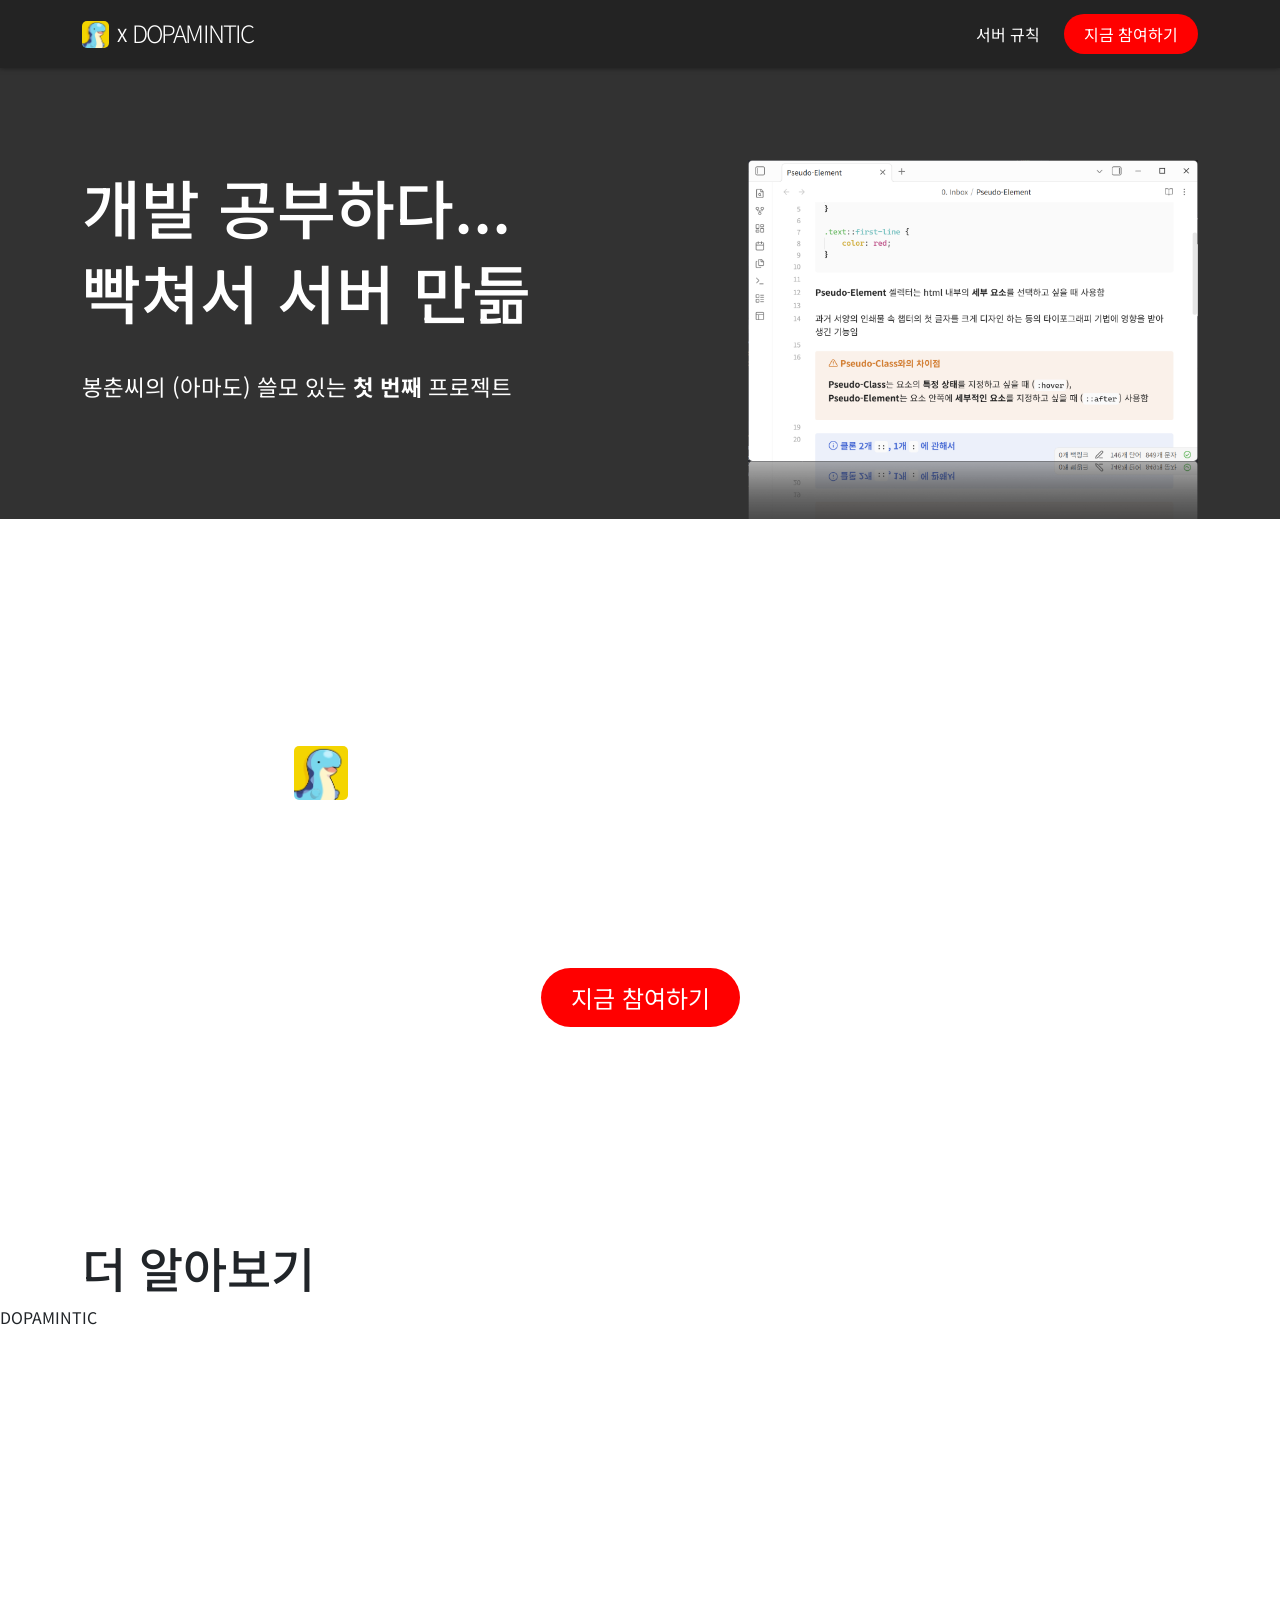
==== index.html @ 1c827ca3 "push할거임" ====
<!doctype html>
<html lang="ko">
  <head>
    <meta charset="UTF-8" />
    <meta name="viewport" content="width=device-width, initial-scale=1.0" />
    <title>Palworld X Dopamintic</title>

    <!-- 노토 산스 kr 폰트 -->
    <link rel="preconnect" href="https://fonts.googleapis.com" />
    <link rel="preconnect" href="https://fonts.gstatic.com" crossorigin />
    <link
      href="https://fonts.googleapis.com/css2?family=Noto+Sans+KR:wght@100..900&display=swap"
      rel="stylesheet"
    />

    <!-- 라이브러리들 -->
    <link rel="stylesheet" href="css/normalize.css" />
    <link
      rel="stylesheet"
      href="https://cdnjs.cloudflare.com/ajax/libs/font-awesome/5.15.4/css/all.min.css"
      integrity="sha512-1ycn6IcaQQ40/MKBW2W4Rhis/DbILU74C1vSrLJxCq57o941Ym01SwNsOMqvEBFlcgUa6xLiPY/NS5R+E6ztJQ=="
      crossorigin="anonymous"
      referrerpolicy="no-referrer"
    />
    <link
      href="https://cdn.jsdelivr.net/npm/bootstrap@5.3.8/dist/css/bootstrap.min.css"
      rel="stylesheet"
      integrity="sha384-sRIl4kxILFvY47J16cr9ZwB07vP4J8+LH7qKQnuqkuIAvNWLzeN8tE5YBujZqJLB"
      crossorigin="anonymous"
    />

    <!-- css -->
    <link rel="stylesheet" href="css/style.css" />
  </head>
  <body>
    <div class="main-layout-container">
      <nav class="top-navbar">
        <div class="container">
          <ul class="reset-ul">
            <div class="row">
              <div class="col">
                <li>
                  <a href="/" class="reset-a d-flex">
                    <div class="d-flex align-items-center top-nav-logo-box">
                      <img
                        class="pal-logo"
                        src="img/palworld-logo.jpg"
                        alt=""
                      />
                      <span class="x-logo m-0">X</span>
                      <span class="dopamintic-logo m-0">DOPAMINTIC</span>
                    </div>
                  </a>
                </li>
              </div>

              <div class="col top-nav-menu-container">
                <div
                  class="d-flex justify-content-end align-items-center gap-4 h-100"
                >
                  <li><a class="reset-a" href="/rules/">서버 규칙</a></li>
                  <li>
                    <a class="reset-a red-btn" href="/join-now/"
                      >지금 참여하기</a
                    >
                  </li>
                </div>
              </div>
            </div>
          </ul>
        </div>
      </nav>

      <div class="main-container">
        <div class="hero-container">
          <div class="container">
            <div class="row">
              <div class="col-md-7">
                <div class="hero-title">
                  <h2>개발 공부하다...</h2>
                  <h2>빡쳐서 서버 만듦</h2>
                  <p>
                    봉춘씨의 (아마도) 쓸모 있는
                    <span class="fw-bold">첫 번째</span> 프로젝트
                  </p>
                </div>
              </div>

              <div
                class="hero-img-box col-md-5 d-flex justify-content-lg-end align-items-end"
              >
                <img class="hero-note-img" src="img/note-img.png" alt="" />
              </div>
            </div>
          </div>
        </div>

        <div class="play-now-container">
          <div class="play-now-text-container">
            <div class="play-now-server-logo">
              <img class="pal-logo" src="img/palworld-logo.jpg" />
              <span class="x-logo m-0">X</span>
              <span class="dopamintic-logo m-0">DOPAMINTIC</span>
              <p class="m-0">서버 드디어 오픈!</p>
            </div>
            <p class="play-now-description">
              2026년 09월 04일
              <span>부터!</span>
              매일 저녁 8시
            </p>
            <div class="text-center">
              <a class="reset-a red-btn" href="/join-now/">지금 참여하기</a>
            </div>
          </div>
          <video class="play-now-video" autoplay muted loop>
            <source src="vid/bgvideo.mp4" type="video/mp4" />
          </video>
        </div>

        <div class="about-more-container">
          <div class="container">
            <h1 class="section-header">더 알아보기</h1>
          </div>
        </div>
      </div>

      <footer style="height: 800px">DOPAMINTIC</footer>
    </div>

    <!-- 부트스트랩 스크립트 -->
    <script
      src="https://cdn.jsdelivr.net/npm/bootstrap@5.3.8/dist/js/bootstrap.bundle.min.js"
      integrity="sha384-FKyoEForCGlyvwx9Hj09JcYn3nv7wiPVlz7YYwJrWVcXK/BmnVDxM+D2scQbITxI"
      crossorigin="anonymous"
    ></script>
  </body>
</html>
---- css/style.css ----
.dopamintic-logo {
  font-family: "noto sans kr";
  font-weight: 300;
  letter-spacing: -0.075em;
}

.reset-ul {
  list-style: none;
  margin: 0;
  padding: 0;
}

.reset-a {
  color: inherit;
  text-decoration: none;
}
.reset-a:visited {
  color: inherit;
}

.flex-center {
  display: flex;
  justify-content: center;
  align-items: center;
}

.red-btn {
  padding: 0.5em 1.25em;
  background-color: red;
  color: white;
  border: none;
  border-radius: 2em;
}

.section-header {
  font-size: clamp(20px, 5vw, 48px);
}

body {
  font-family: "Noto Sans KR", sans-serif;
  word-break: keep-all;
}

.top-navbar {
  position: sticky;
  top: 0;
  padding: 15px 0;
  box-shadow: 0px 0px 5px rgba(0, 0, 0, 0.5);
  background-color: rgb(35, 35, 35);
  color: white;
  z-index: 5;
}
.top-navbar .pal-logo {
  width: 1.125em;
  height: 1.125em;
  border-radius: 5px;
}
.top-navbar .x-logo {
  font-size: 0.75em;
  padding: 0 5px 0 7.5px;
}
.top-navbar .dopamintic-logo {
  padding-bottom: 2px;
}
.top-navbar .top-nav-logo-box {
  font-size: 24px;
  transition: all 0.4s;
}
.top-navbar .top-nav-logo-box:hover {
  transform: scale(1.05);
}

@media screen and (max-width: 576px) {
  .top-nav-menu-container {
    display: none;
  }
}
.hero-container {
  background-color: rgb(50, 50, 50);
  color: white;
}
.hero-container .hero-title {
  padding: 100px 0;
}
.hero-container .hero-title h2 {
  font-size: clamp(40px, 5vw, 75px);
}
.hero-container .hero-title p {
  font-size: clamp(16px, 1.75vw, 24px);
  padding-top: 32px;
}
.hero-container .hero-note-img {
  width: 100%;
  max-width: 450px;
}

@media screen and (max-width: 768px) {
  .hero-container .hero-title {
    padding: 75px 0 32px 0;
    display: flex;
    flex-direction: column;
    align-items: center;
  }
  .hero-container .hero-img-box {
    display: flex;
    justify-content: center;
    height: 100px;
    overflow: hidden;
  }
  .hero-container .hero-note-img {
    width: 75%;
    height: 100%;
    -o-object-fit: cover;
       object-fit: cover;
    -o-object-position: top;
       object-position: top;
  }
}
.play-now-container {
  height: 720px;
  overflow: hidden;
  position: relative;
  color: white;
  display: flex;
  flex-direction: column;
  justify-content: center;
  align-items: center;
}
.play-now-container .play-now-video {
  position: absolute;
  width: 100%;
  min-width: 1281px;
  top: 50%;
  left: 50%;
  transform: translate(-50%, -50%);
  filter: brightness(75%);
  z-index: -1;
}
.play-now-container .play-now-text-container {
  font-size: clamp(20px, 4vw, 48px);
}
.play-now-container .play-now-server-logo {
  display: flex;
  justify-content: center;
  align-items: center;
  font-size: 1em;
}
.play-now-container .play-now-server-logo .pal-logo {
  width: 1.125em;
  height: 1.125em;
  border-radius: 5px;
}
.play-now-container .play-now-server-logo .x-logo {
  font-size: 0.75em;
  padding: 0 5px 0 7.5px;
}
.play-now-container .play-now-server-logo .dopamintic-logo {
  padding-bottom: 2px;
  padding-right: 0.25em;
}
.play-now-container .play-now-server-logo p {
  font-weight: 700;
}
.play-now-container .play-now-description {
  font-size: 0.8em;
  text-align: center;
  padding-bottom: 1.75em;
  font-weight: 500;
}
.play-now-container .play-now-description span {
  font-size: 0.8em;
  font-weight: 400;
}
.play-now-container .red-btn {
  font-size: 24px;
  text-align: center;
}

@media screen and (max-width: 992px) {
  .play-now-container {
    height: 480px;
  }
  .play-now-container .play-now-video {
    min-width: 855px;
  }
  .play-now-container .red-btn {
    font-size: clamp(16px, 3vw, 24px);
  }
}
@media screen and (max-width: 576px) {
  .play-now-container {
    height: 360px;
  }
  .play-now-container .play-now-video {
    min-width: 641px;
  }
}/*# sourceMappingURL=style.css.map */
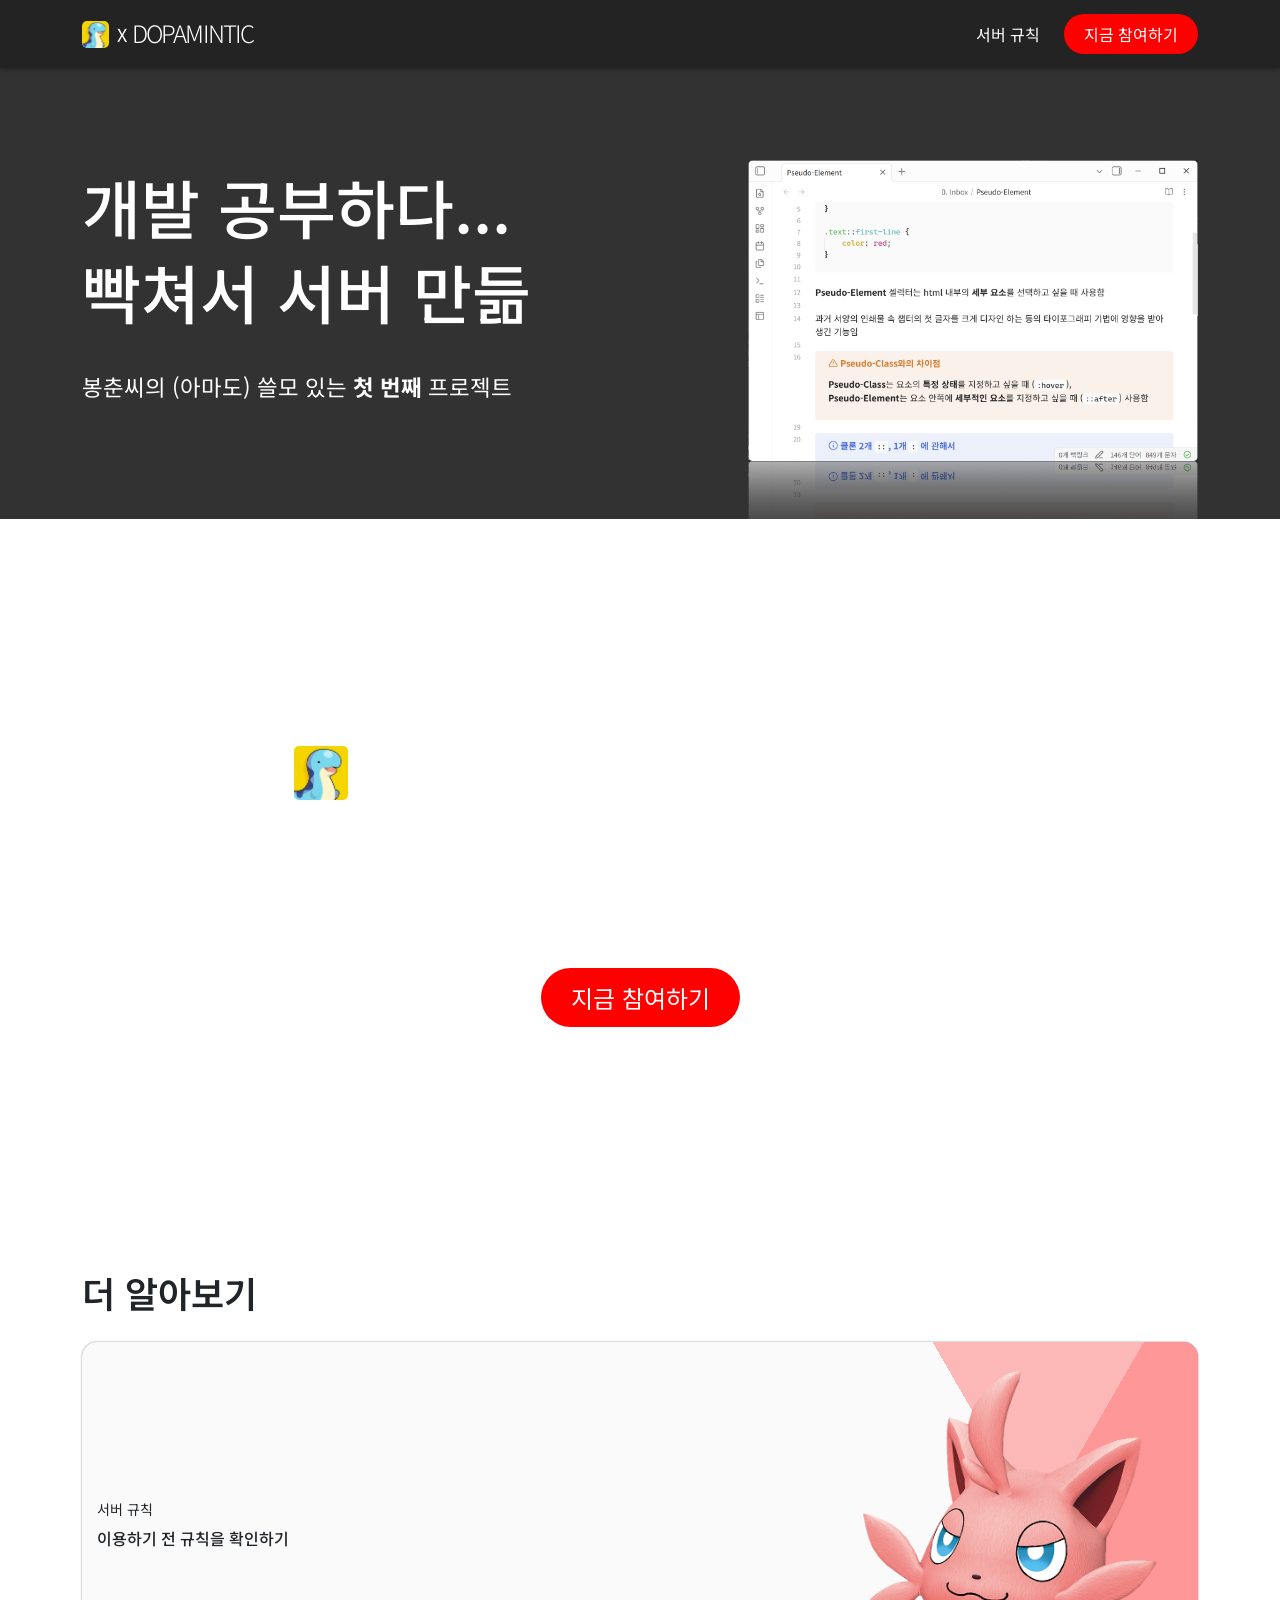
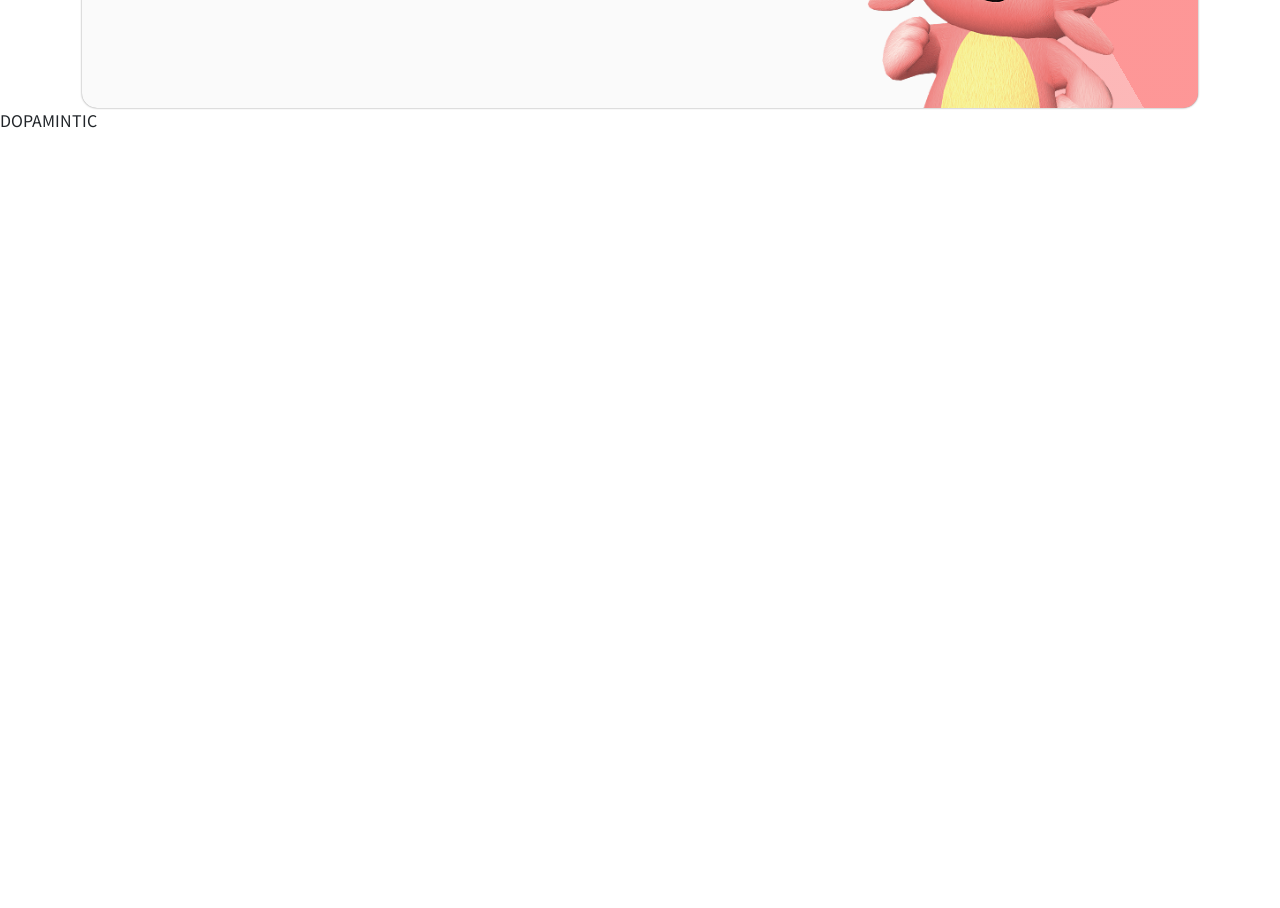
==== commit eb328ce5: "about-more 카드 기초 완" ====
--- a/index.html
+++ b/index.html
@@ -120,6 +120,23 @@
         <div class="about-more-container">
           <div class="container">
             <h1 class="section-header">더 알아보기</h1>
+            <div class="row">
+              <div>
+                <div class="about-more-card">
+                  <div class="about-more-card-text-container">
+                    <h3>서버 규칙</h3>
+                    <p>이용하기 전 규칙을 확인하기</p>
+                  </div>
+                  <div class="about-more-img-box">
+                    <img
+                      class="about-more-card-img"
+                      src="img/img-tsuppanyan.png"
+                      alt=""
+                    />
+                  </div>
+                </div>
+              </div>
+            </div>
           </div>
         </div>
       </div>
--- a/css/style.css
+++ b/css/style.css
@@ -33,7 +33,10 @@
 }
 
 .section-header {
-  font-size: clamp(20px, 5vw, 48px);
+  font-weight: 600;
+  font-size: clamp(20px, 5vw, 36px);
+  padding-top: 2rem;
+  padding-bottom: 1.25rem;
 }
 
 body {
@@ -194,4 +197,32 @@
   .play-now-container .play-now-video {
     min-width: 641px;
   }
+}
+.about-more-container .about-more-card {
+  display: flex;
+  align-items: center;
+  padding: 0 15px;
+  border-radius: 15px;
+  background: linear-gradient(120deg, rgba(255, 255, 255, 0) 80%, rgba(255, 118, 118, 0.5) 20%), linear-gradient(60deg, rgba(255, 255, 255, 0) 80%, rgba(255, 118, 118, 0.5) 20%) rgb(250, 250, 250);
+  box-shadow: 0 0 2px rgba(0, 0, 0, 0.5);
+}
+.about-more-container .about-more-card .about-more-card-text-container {
+  display: flex;
+  flex-direction: column;
+  justify-content: center;
+  width: 66%;
+}
+.about-more-container .about-more-card .about-more-img-box {
+  width: 34%;
+}
+.about-more-container .about-more-card h3 {
+  font-size: 14px;
+  font-weight: 400;
+}
+.about-more-container .about-more-card p {
+  font-weight: 500;
+  margin: 0;
+}
+.about-more-container .about-more-card .about-more-card-img {
+  width: 100%;
 }/*# sourceMappingURL=style.css.map */
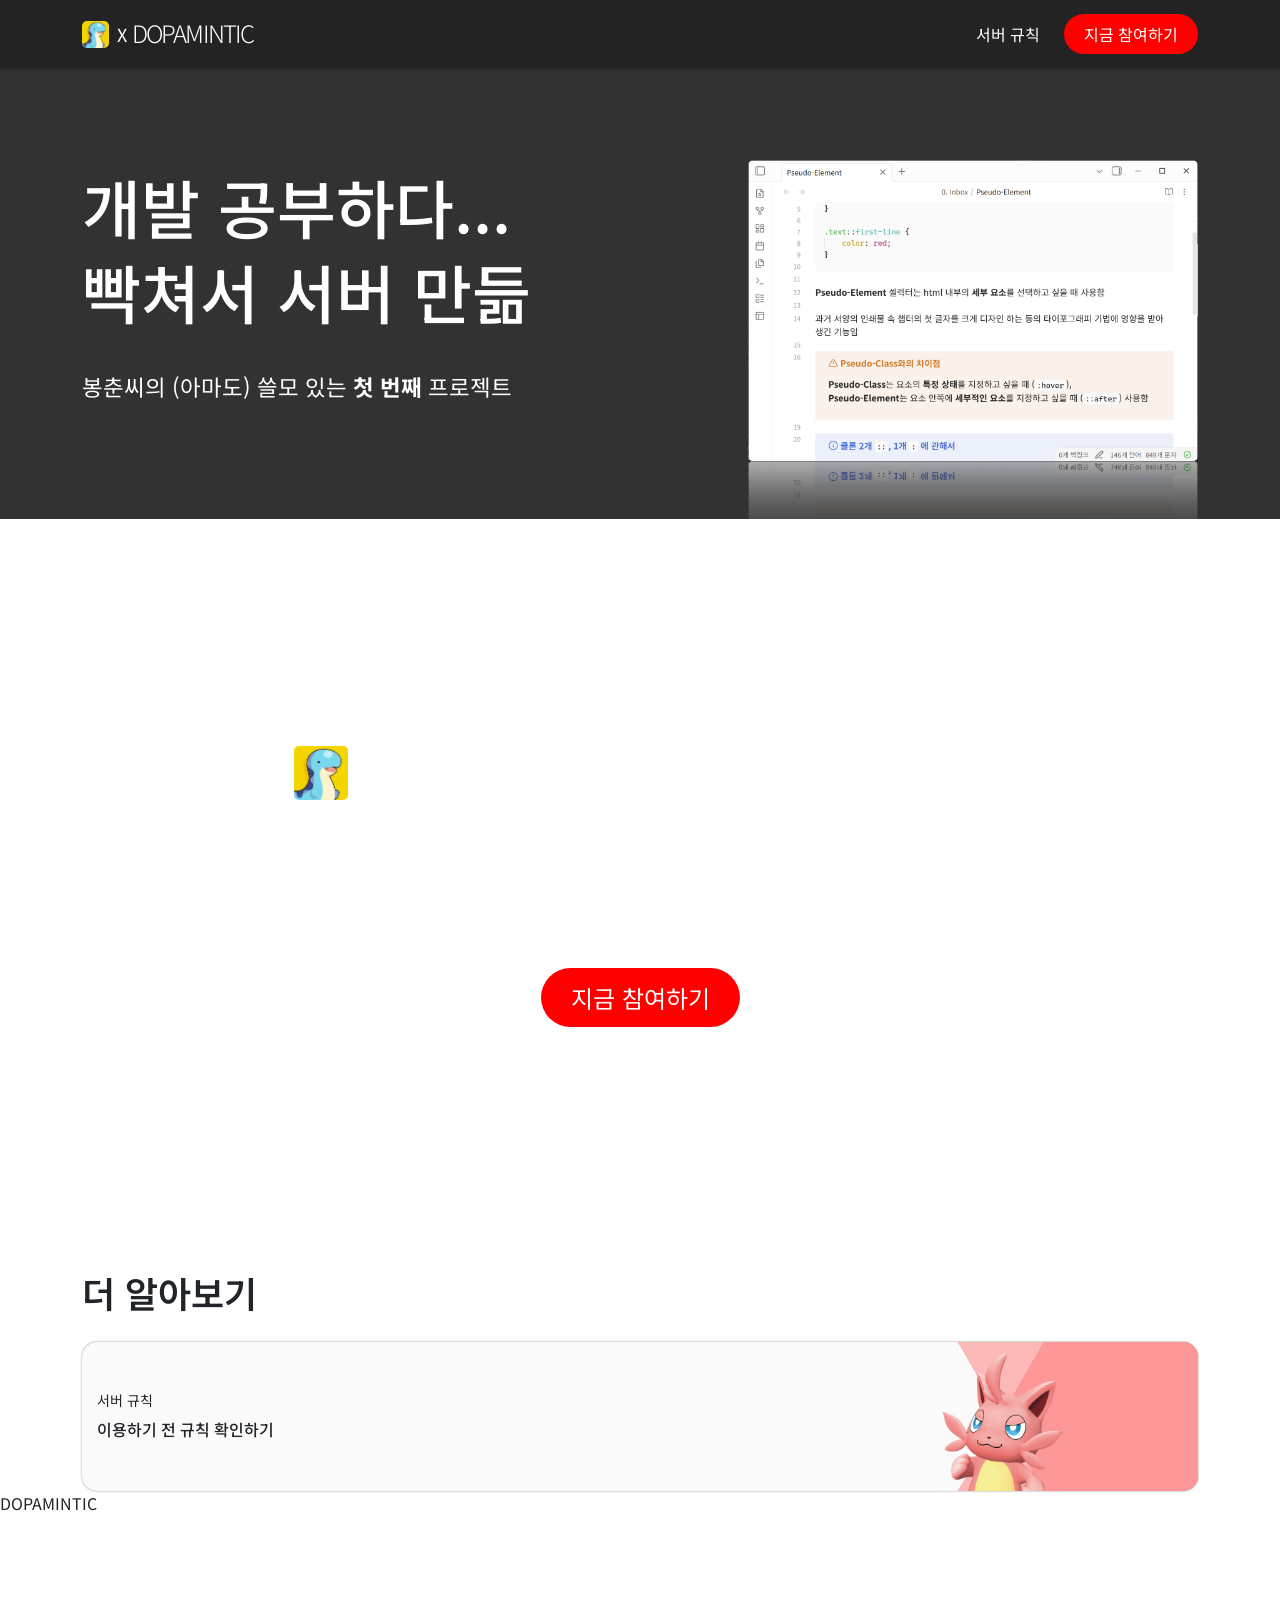
==== commit 828ebee6: "카드 레이아웃 완" ====
--- a/index.html
+++ b/index.html
@@ -125,7 +125,7 @@
                 <div class="about-more-card">
                   <div class="about-more-card-text-container">
                     <h3>서버 규칙</h3>
-                    <p>이용하기 전 규칙을 확인하기</p>
+                    <p>이용하기 전 규칙 확인하기</p>
                   </div>
                   <div class="about-more-img-box">
                     <img
--- a/css/style.css
+++ b/css/style.css
@@ -214,6 +214,10 @@
 }
 .about-more-container .about-more-card .about-more-img-box {
   width: 34%;
+  max-height: 150px;
+  overflow: hidden;
+  display: flex;
+  justify-content: center;
 }
 .about-more-container .about-more-card h3 {
   font-size: 14px;
@@ -225,4 +229,5 @@
 }
 .about-more-container .about-more-card .about-more-card-img {
   width: 100%;
+  max-width: 150px;
 }/*# sourceMappingURL=style.css.map */
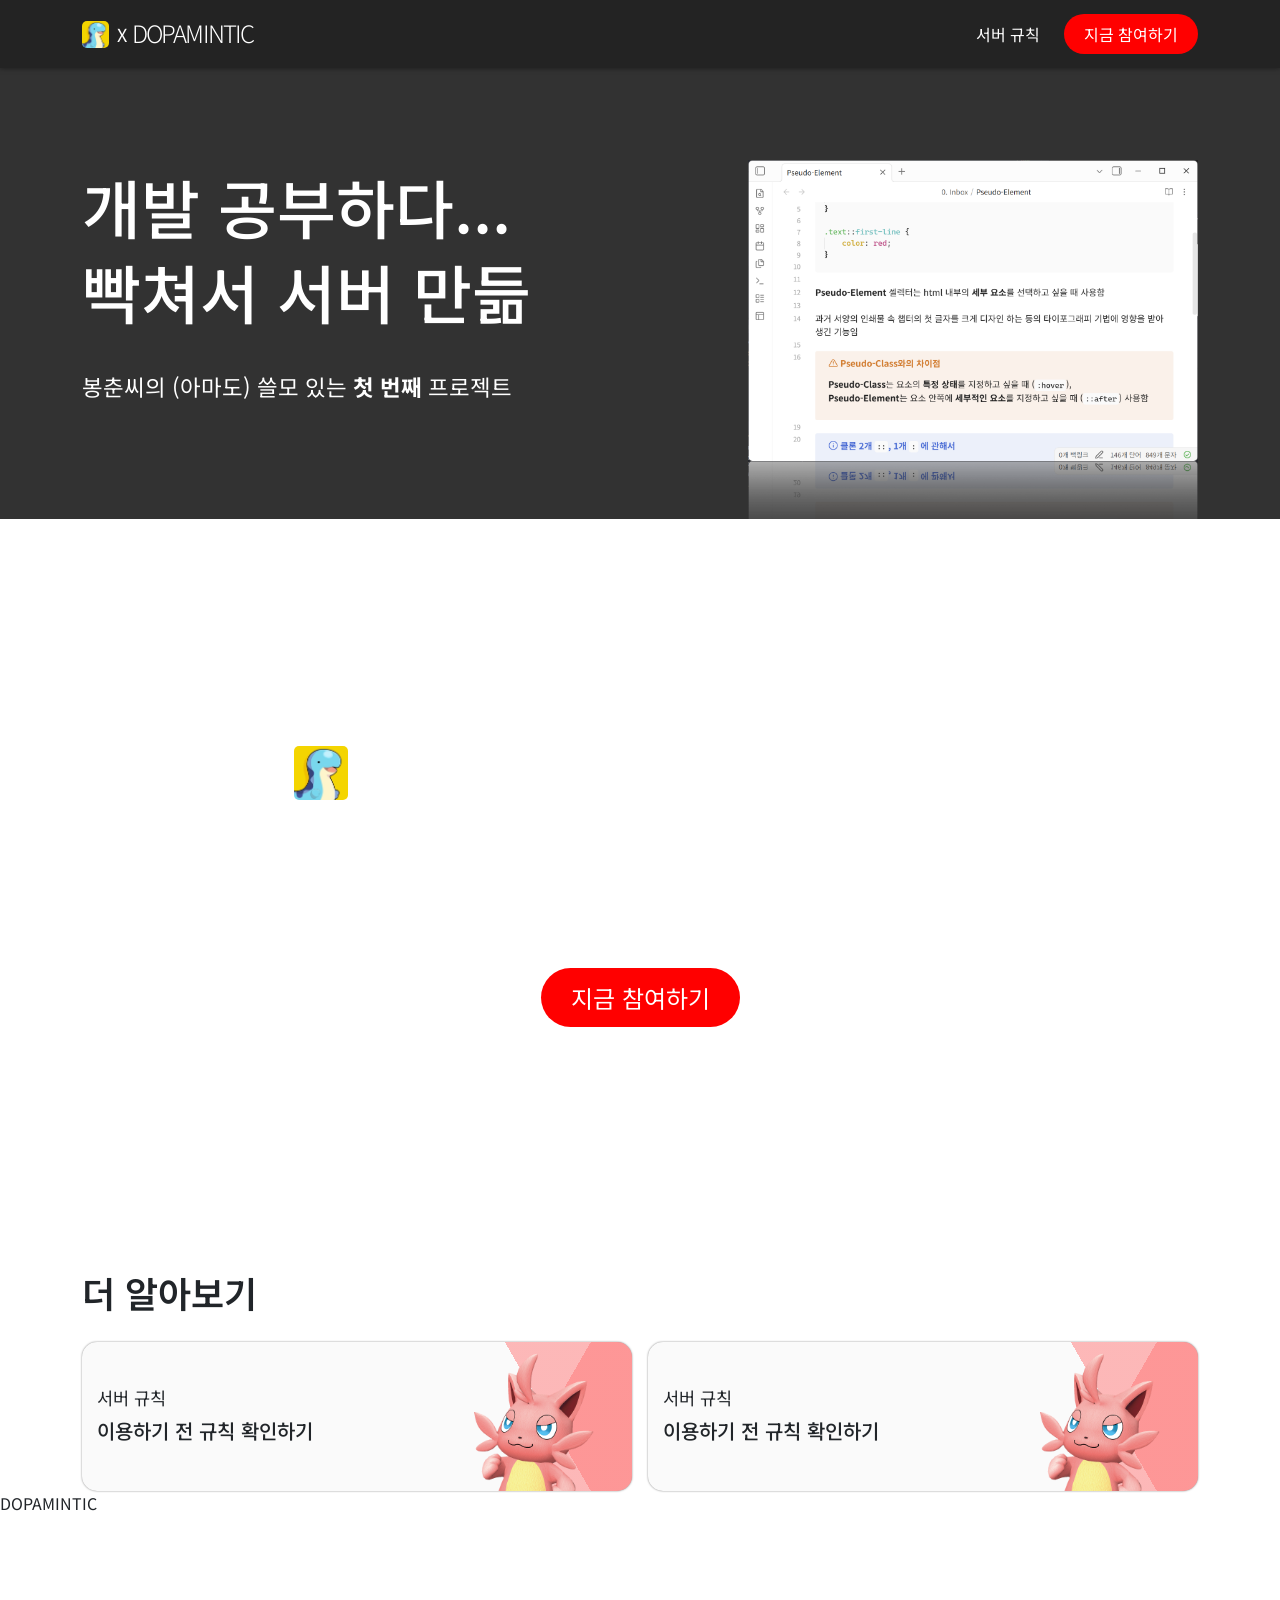
==== commit 9142523c: "카드 모바일 레이아웃 추가" ====
--- a/index.html
+++ b/index.html
@@ -120,21 +120,40 @@
         <div class="about-more-container">
           <div class="container">
             <h1 class="section-header">더 알아보기</h1>
-            <div class="row">
-              <div>
-                <div class="about-more-card">
-                  <div class="about-more-card-text-container">
-                    <h3>서버 규칙</h3>
-                    <p>이용하기 전 규칙 확인하기</p>
+            <div class="row m-0 gap-2 gap-lg-3">
+              <div class="col-md p-0">
+                <a class="d-block reset-a" href="/rules/">
+                  <div class="about-more-card">
+                    <div class="about-more-card-text-container">
+                      <h3>서버 규칙</h3>
+                      <p>이용하기 전 규칙 확인하기</p>
+                    </div>
+                    <div class="about-more-img-box">
+                      <img
+                        class="about-more-card-img"
+                        src="img/img-tsuppanyan.png"
+                        alt=""
+                      />
+                    </div>
                   </div>
-                  <div class="about-more-img-box">
-                    <img
-                      class="about-more-card-img"
-                      src="img/img-tsuppanyan.png"
-                      alt=""
-                    />
+                </a>
+              </div>
+              <div class="col-md p-0">
+                <a class="d-block reset-a" href="/rules/">
+                  <div class="about-more-card">
+                    <div class="about-more-card-text-container">
+                      <h3>서버 규칙</h3>
+                      <p>이용하기 전 규칙 확인하기</p>
+                    </div>
+                    <div class="about-more-img-box">
+                      <img
+                        class="about-more-card-img"
+                        src="img/img-tsuppanyan.png"
+                        alt=""
+                      />
+                    </div>
                   </div>
-                </div>
+                </a>
               </div>
             </div>
           </div>
--- a/css/style.css
+++ b/css/style.css
@@ -220,14 +220,21 @@
   justify-content: center;
 }
 .about-more-container .about-more-card h3 {
-  font-size: 14px;
+  font-size: 0.875em;
   font-weight: 400;
 }
 .about-more-container .about-more-card p {
   font-weight: 500;
   margin: 0;
+  font-size: 1em;
 }
 .about-more-container .about-more-card .about-more-card-img {
   width: 100%;
   max-width: 150px;
+}
+
+@media screen and (min-width: 992px) {
+  .about-more-card-text-container {
+    font-size: 20px;
+  }
 }/*# sourceMappingURL=style.css.map */
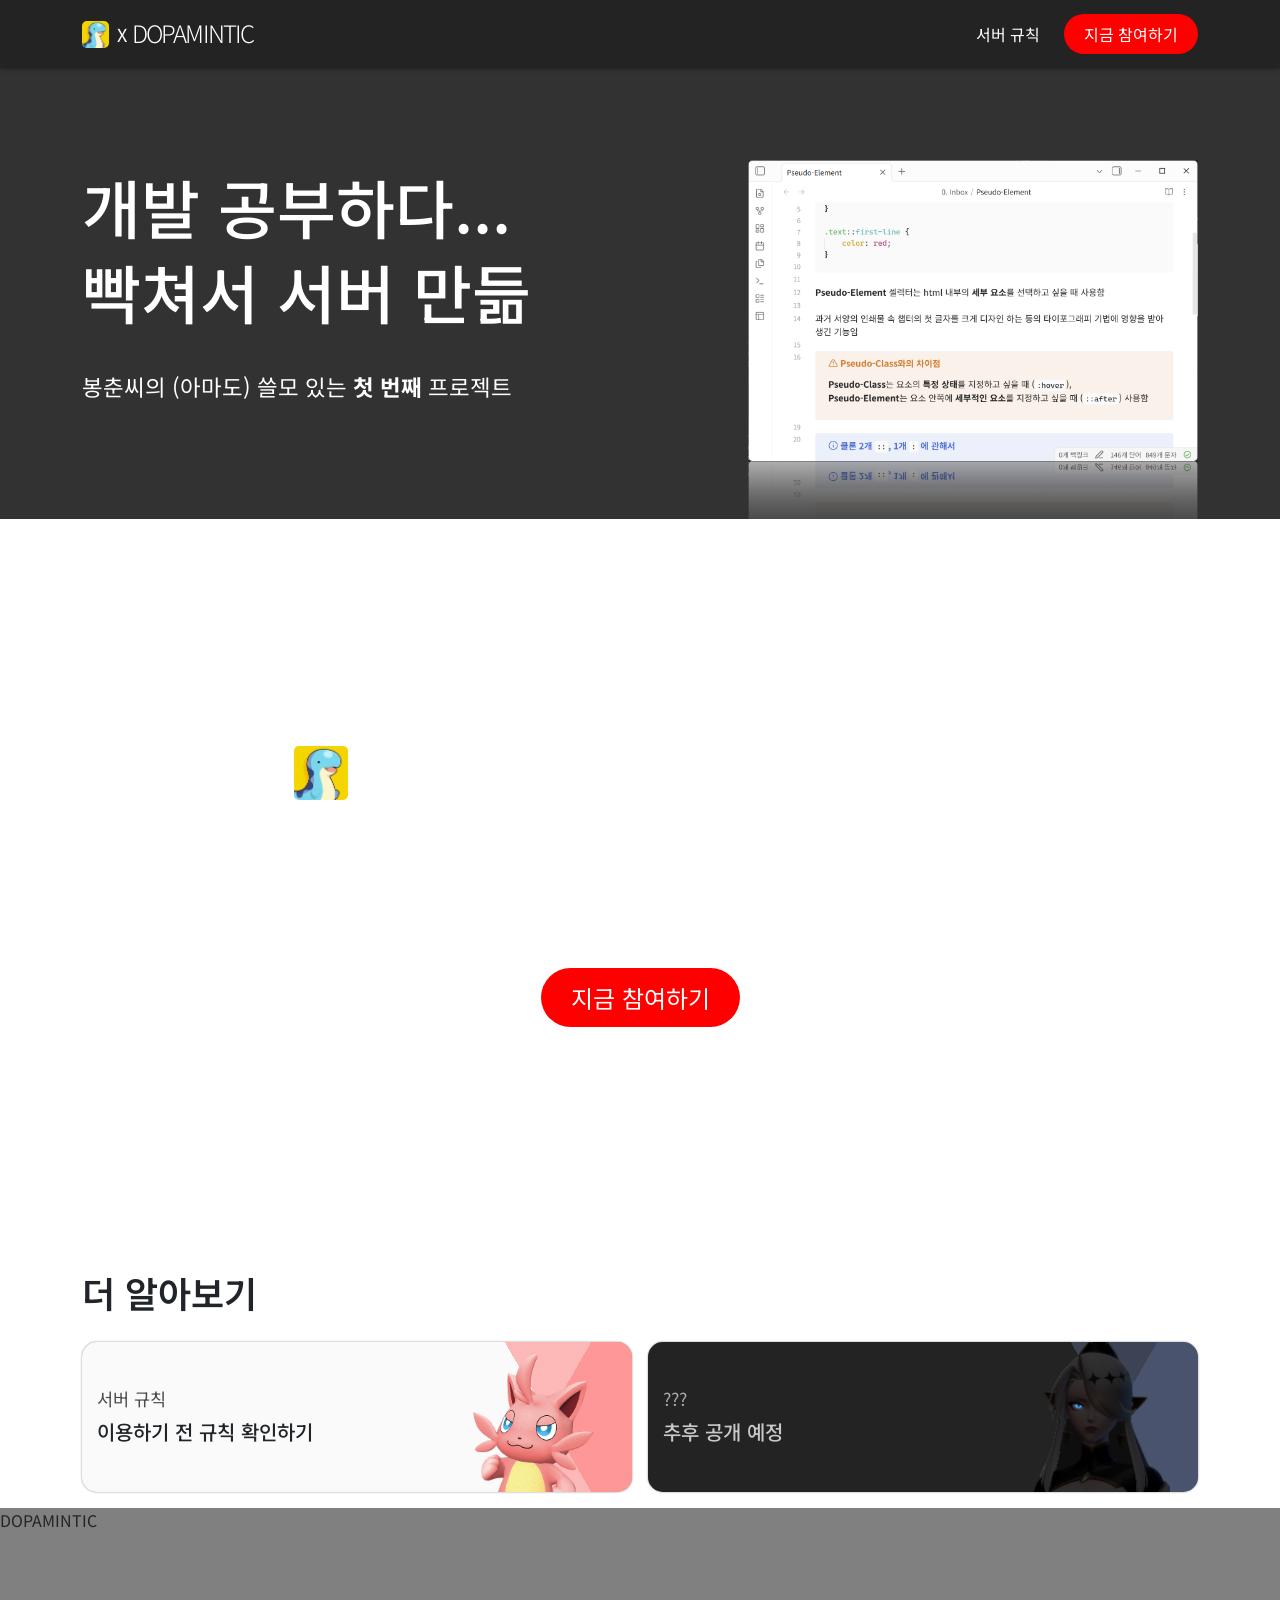
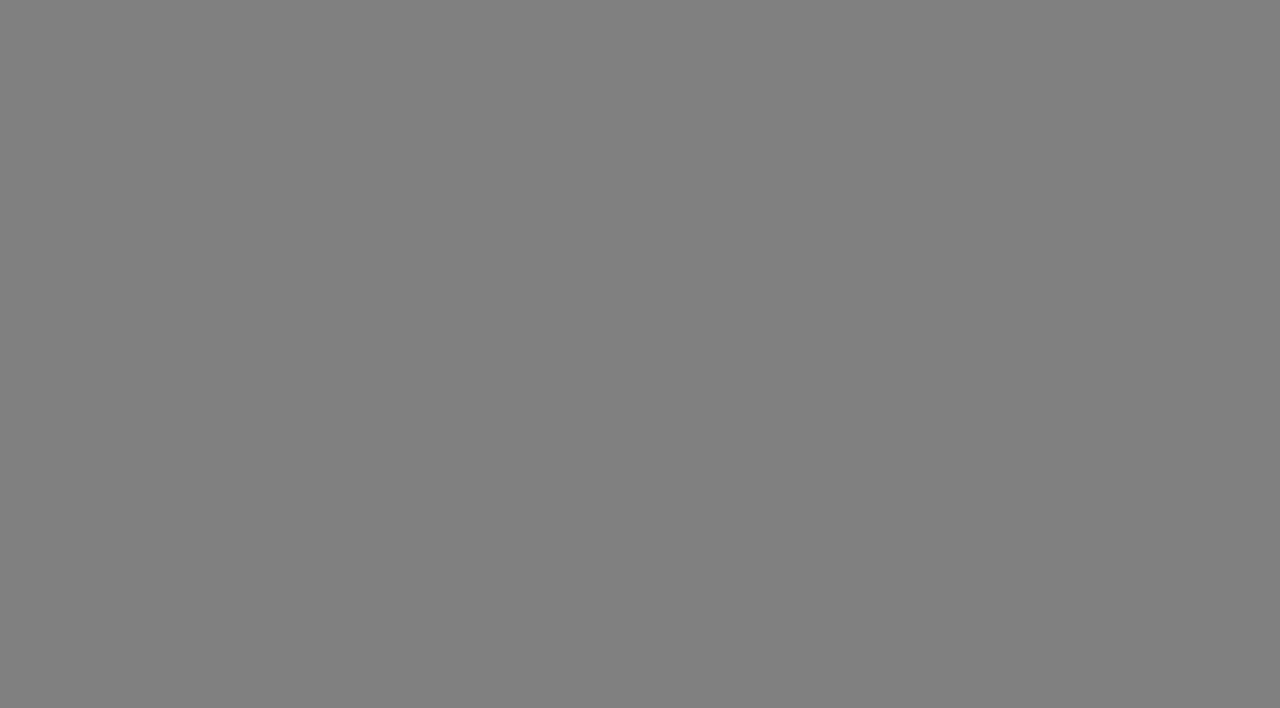
==== commit afad1faf: "about more 완성" ====
--- a/index.html
+++ b/index.html
@@ -117,7 +117,7 @@
           </video>
         </div>
 
-        <div class="about-more-container">
+        <div class="about-more-container pb-3">
           <div class="container">
             <h1 class="section-header">더 알아보기</h1>
             <div class="row m-0 gap-2 gap-lg-3">
@@ -131,24 +131,25 @@
                     <div class="about-more-img-box">
                       <img
                         class="about-more-card-img"
-                        src="img/img-tsuppanyan.png"
+                        src="img/card 1.png"
                         alt=""
                       />
                     </div>
                   </div>
                 </a>
               </div>
+
               <div class="col-md p-0">
-                <a class="d-block reset-a" href="/rules/">
-                  <div class="about-more-card">
+                <a class="d-block reset-a">
+                  <div class="about-more-card about-more-card--2">
                     <div class="about-more-card-text-container">
-                      <h3>서버 규칙</h3>
-                      <p>이용하기 전 규칙 확인하기</p>
+                      <h3>???</h3>
+                      <p>추후 공개 예정</p>
                     </div>
                     <div class="about-more-img-box">
                       <img
                         class="about-more-card-img"
-                        src="img/img-tsuppanyan.png"
+                        src="img/who.png"
                         alt=""
                       />
                     </div>
@@ -160,7 +161,7 @@
         </div>
       </div>
 
-      <footer style="height: 800px">DOPAMINTIC</footer>
+      <footer style="height: 800px; background-color: gray">DOPAMINTIC</footer>
     </div>
 
     <!-- 부트스트랩 스크립트 -->
--- a/css/style.css
+++ b/css/style.css
@@ -132,7 +132,7 @@
 .play-now-container .play-now-video {
   position: absolute;
   width: 100%;
-  min-width: 1281px;
+  min-width: 1282px;
   top: 50%;
   left: 50%;
   transform: translate(-50%, -50%);
@@ -184,7 +184,7 @@
     height: 480px;
   }
   .play-now-container .play-now-video {
-    min-width: 855px;
+    min-width: 856px;
   }
   .play-now-container .red-btn {
     font-size: clamp(16px, 3vw, 24px);
@@ -195,7 +195,7 @@
     height: 360px;
   }
   .play-now-container .play-now-video {
-    min-width: 641px;
+    min-width: 642px;
   }
 }
 .about-more-container .about-more-card {
@@ -222,6 +222,7 @@
 .about-more-container .about-more-card h3 {
   font-size: 0.875em;
   font-weight: 400;
+  color: rgb(75, 75, 75);
 }
 .about-more-container .about-more-card p {
   font-weight: 500;
@@ -232,6 +233,13 @@
   width: 100%;
   max-width: 150px;
 }
+.about-more-container .about-more-card--2 {
+  color: rgb(200, 200, 200);
+  background: linear-gradient(120deg, rgba(255, 255, 255, 0) 80%, rgba(86, 99, 133, 0.5) 20%), linear-gradient(60deg, rgba(255, 255, 255, 0) 80%, rgba(86, 99, 133, 0.5) 20%), rgb(35, 35, 35);
+}
+.about-more-container .about-more-card--2 h3 {
+  color: rgb(170, 170, 170);
+}
 
 @media screen and (min-width: 992px) {
   .about-more-card-text-container {
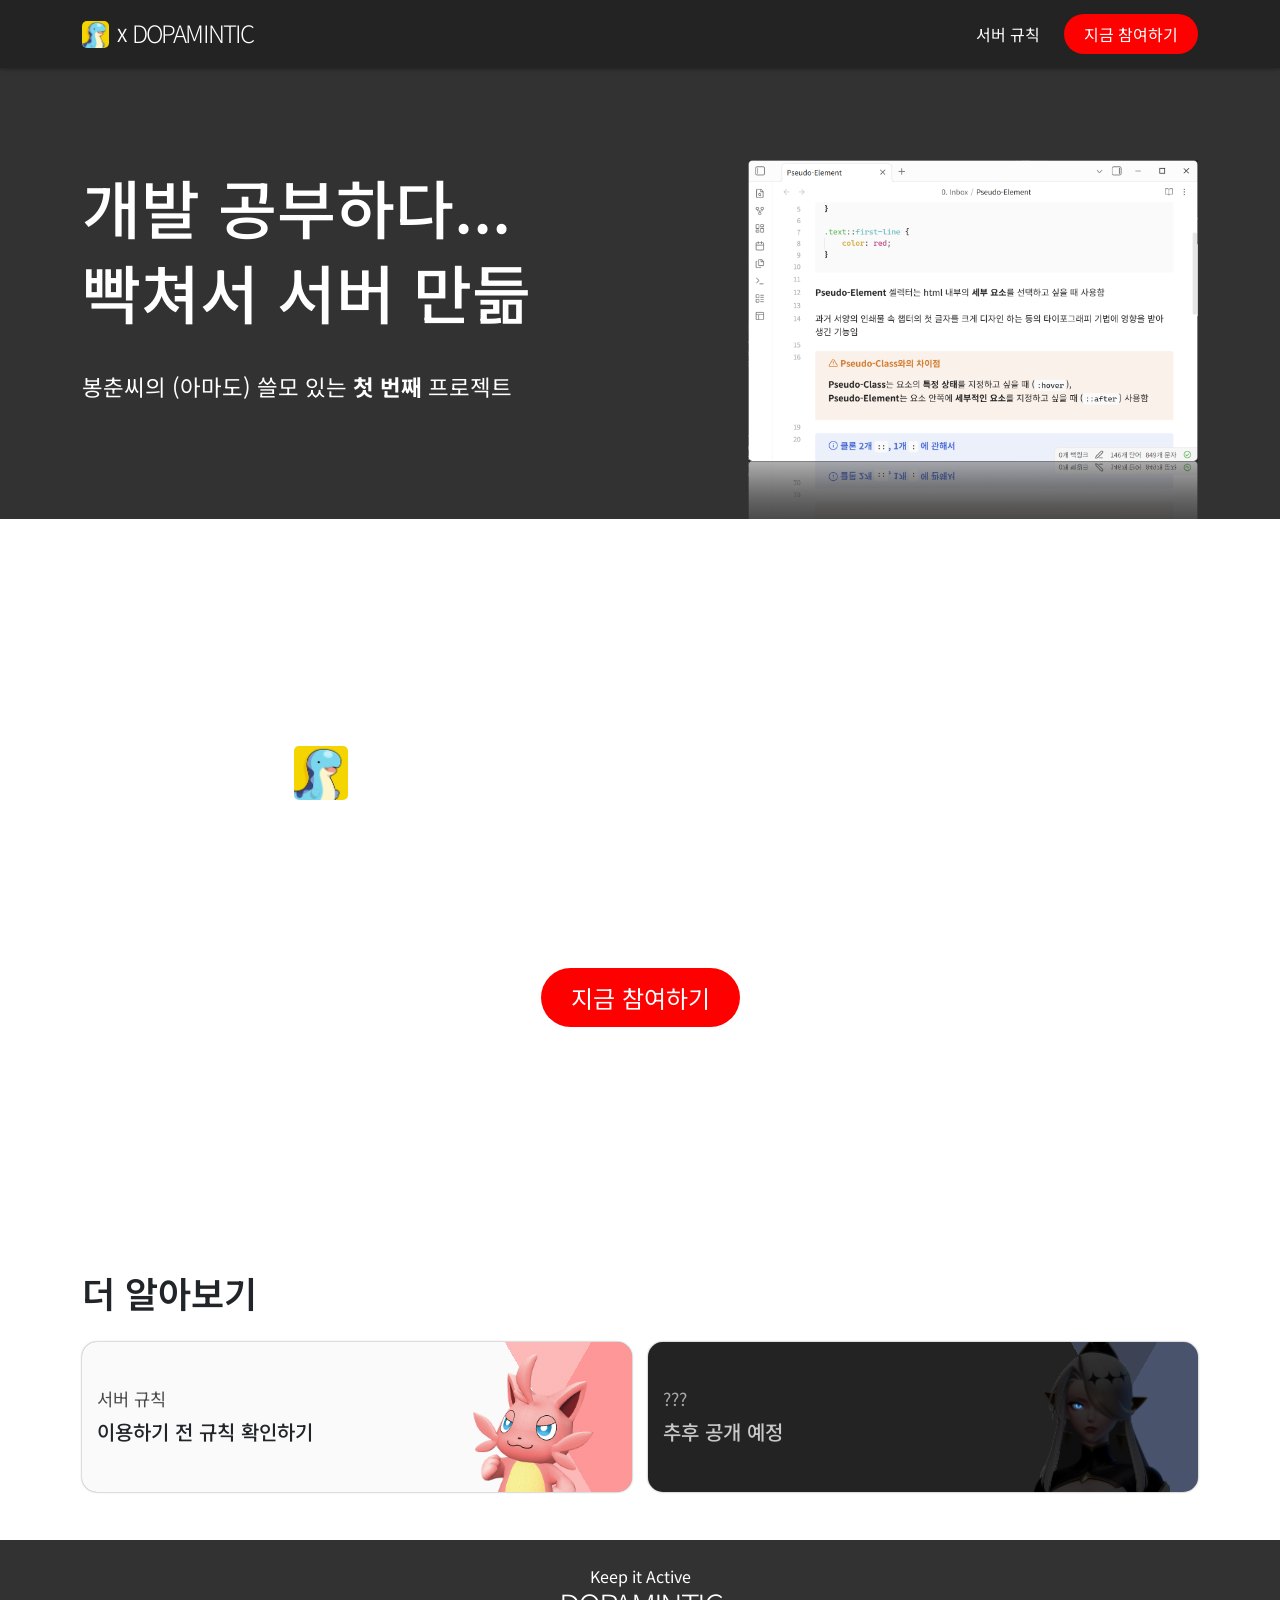
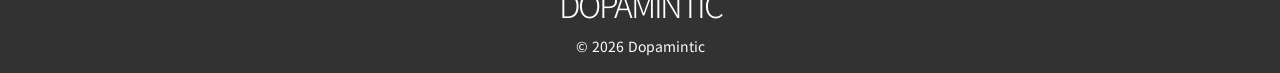
==== commit 48c86452: "footer 완성" ====
--- a/index.html
+++ b/index.html
@@ -117,7 +117,7 @@
           </video>
         </div>
 
-        <div class="about-more-container pb-3">
+        <div class="about-more-container pb-5">
           <div class="container">
             <h1 class="section-header">더 알아보기</h1>
             <div class="row m-0 gap-2 gap-lg-3">
@@ -161,7 +161,18 @@
         </div>
       </div>
 
-      <footer style="height: 800px; background-color: gray">DOPAMINTIC</footer>
+      <footer>
+        <div class="container">
+          <div class="footer-logo-container pt-4">
+            <p class="dopamintic-slogan m-0">Keep it Active</p>
+            <p class="dopamintic-logo m-0">DOPAMINTIC</p>
+          </div>
+
+          <div class="d-flex justify-content-center py-3">
+            <small>© 2026 Dopamintic</small>
+          </div>
+        </div>
+      </footer>
     </div>
 
     <!-- 부트스트랩 스크립트 -->
--- a/css/style.css
+++ b/css/style.css
@@ -2,6 +2,12 @@
   font-family: "noto sans kr";
   font-weight: 300;
   letter-spacing: -0.075em;
+  font-size: 1em;
+}
+
+.dopamintic-slogan {
+  font-family: "noto sans kr";
+  font-size: 0.5em;
 }
 
 .reset-ul {
@@ -245,4 +251,21 @@
   .about-more-card-text-container {
     font-size: 20px;
   }
+}
+footer {
+  background-color: rgb(50, 50, 50);
+  color: white;
+  font-size: clamp(12px, 2vw, 16px);
+}
+footer .footer-logo-container {
+  display: flex;
+  flex-direction: column;
+  align-items: center;
+  font-size: 2em;
+}
+footer .footer-logo-container .dopamintic-logo {
+  line-height: 1;
+}
+footer small {
+  font-size: 0.875em;
 }/*# sourceMappingURL=style.css.map */
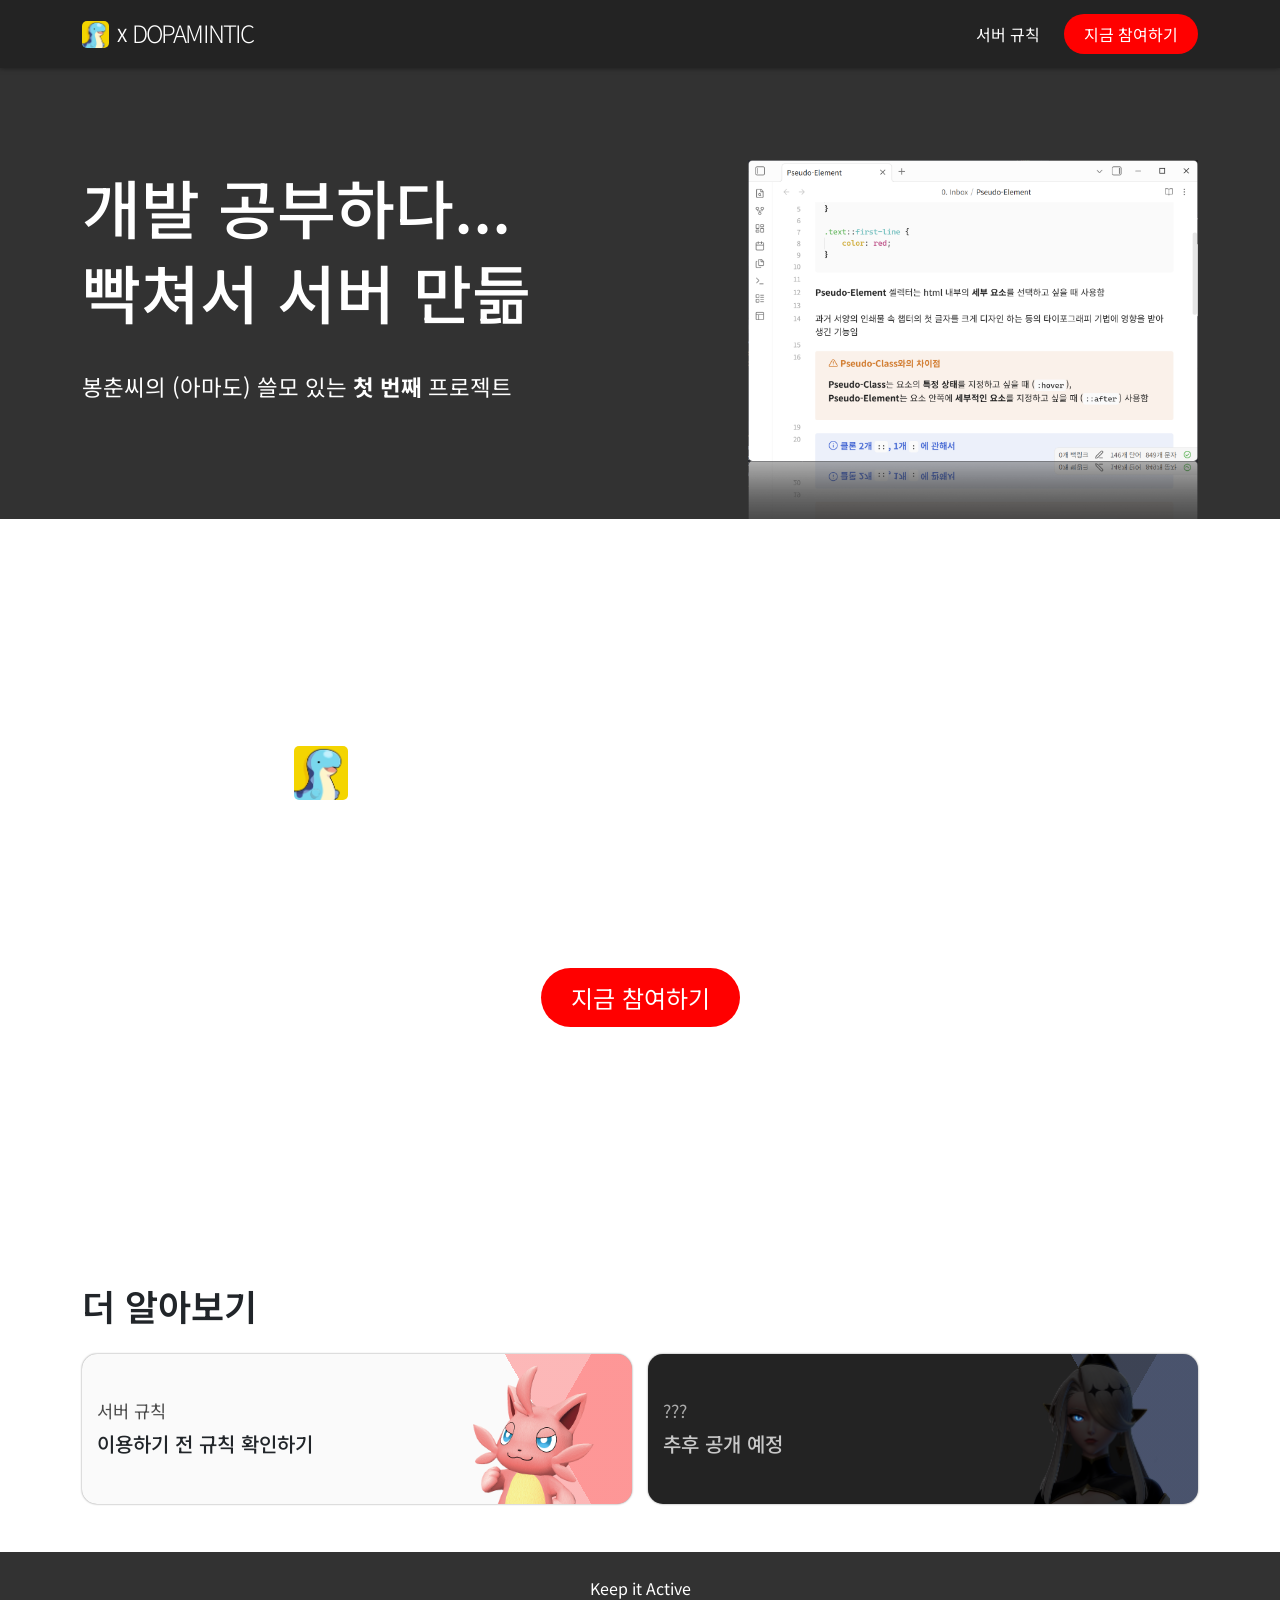
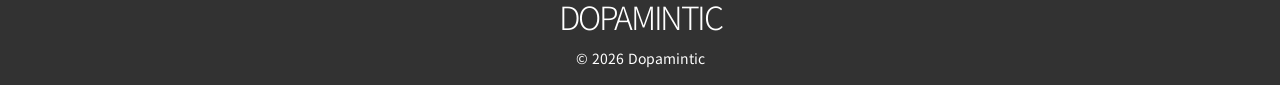
==== commit 48e6a772: "메타 태그 추가" ====
--- a/index.html
+++ b/index.html
@@ -3,6 +3,12 @@
   <head>
     <meta charset="UTF-8" />
     <meta name="viewport" content="width=device-width, initial-scale=1.0" />
+    <meta name="description" content="Palworld X Dopamintic 서버 웹사이트" />
+    <meta property="og:title" content="Palworld X Dopamintic" />
+    <meta
+      property="og:description"
+      content="Palworld X Dopamintic 서버 웹사이트"
+    />
     <title>Palworld X Dopamintic</title>
 
     <!-- 노토 산스 kr 폰트 -->
@@ -58,7 +64,9 @@
                 <div
                   class="d-flex justify-content-end align-items-center gap-4 h-100"
                 >
-                  <li><a class="reset-a" href="/rules/">서버 규칙</a></li>
+                  <li>
+                    <a class="reset-a top-nav-btn" href="/rules/">서버 규칙</a>
+                  </li>
                   <li>
                     <a class="reset-a red-btn" href="/join-now/"
                       >지금 참여하기</a
--- a/css/style.css
+++ b/css/style.css
@@ -20,9 +20,6 @@
   color: inherit;
   text-decoration: none;
 }
-.reset-a:visited {
-  color: inherit;
-}
 
 .flex-center {
   display: flex;
@@ -36,13 +33,100 @@
   color: white;
   border: none;
   border-radius: 2em;
-}
-
+  transition: all 0.2s;
+}
+.red-btn:hover {
+  background-color: rgb(177, 0, 0);
+  box-shadow: 0px 0px 0.25em rgba(0, 0, 0, 0.5);
+}
+
+.server-address-block {
+  background-color: rgb(50, 50, 50);
+  padding: 0.5em 0.75em;
+  border-radius: 0.4em;
+}
+.server-address-block code {
+  color: white;
+}
+
+.main-header {
+  margin: 75px 0;
+}
+.main-header .main-header-text-container {
+  font-size: clamp(16px, 3vw, 24px);
+}
+.main-header .main-header-text-container h1 {
+  text-wrap: balance;
+  text-align: center;
+  font-size: 2.25em;
+  font-weight: 700;
+}
+.main-header .main-header-text-container p {
+  text-wrap: balance;
+  text-align: center;
+  font-size: 1em;
+}
+.main-header .server-address-block {
+  width: 50%;
+  min-width: 250px;
+  max-width: 350px;
+  margin: auto;
+}
+
+@media screen and (max-width: 576px) {
+  .main-header {
+    margin: 50px 0;
+  }
+}
 .section-header {
   font-weight: 600;
-  font-size: clamp(20px, 5vw, 36px);
-  padding-top: 2rem;
-  padding-bottom: 1.25rem;
+  font-size: clamp(24px, 5vw, 36px);
+  margin-top: 1.25em;
+  margin-bottom: 0.75em;
+}
+
+.post-container {
+  width: 100%;
+  max-width: 800px;
+  margin: auto;
+}
+
+.post-img {
+  display: block;
+  width: 95%;
+  border-radius: 20px;
+  margin: auto;
+}
+
+.post-server-address {
+  background-color: rgb(50, 50, 50);
+  padding: 0.375em 0.75em;
+  border-radius: 0.4em;
+  color: white;
+}
+
+.post-btn {
+  color: #2c7be4;
+}
+
+.post-callout {
+  background-color: #eee;
+  padding: 16px 24px;
+  border-left: 5px solid rgba(0, 0, 0, 0.25);
+  border-radius: 10px;
+  margin-bottom: 1rem;
+}
+.post-callout .post-callout-title {
+  padding-bottom: 0.5em;
+  font-weight: 600;
+  color: rgb(100, 100, 100);
+}
+.post-callout .post-callout-body p {
+  margin: 0;
+}
+
+.post-callout--yellow {
+  background-color: #fff2b6;
 }
 
 body {
@@ -73,10 +157,12 @@
 }
 .top-navbar .top-nav-logo-box {
   font-size: 24px;
-  transition: all 0.4s;
-}
-.top-navbar .top-nav-logo-box:hover {
-  transform: scale(1.05);
+}
+.top-navbar .top-nav-menu-container .top-nav-btn {
+  transition: all 0.2s;
+}
+.top-navbar .top-nav-menu-container .top-nav-btn:hover {
+  color: rgb(200, 200, 200);
 }
 
 @media screen and (max-width: 576px) {
@@ -211,6 +297,10 @@
   border-radius: 15px;
   background: linear-gradient(120deg, rgba(255, 255, 255, 0) 80%, rgba(255, 118, 118, 0.5) 20%), linear-gradient(60deg, rgba(255, 255, 255, 0) 80%, rgba(255, 118, 118, 0.5) 20%) rgb(250, 250, 250);
   box-shadow: 0 0 2px rgba(0, 0, 0, 0.5);
+  transition: all 0.2s;
+}
+.about-more-container .about-more-card:hover {
+  box-shadow: 0 0 7px rgba(0, 0, 0, 0.75);
 }
 .about-more-container .about-more-card .about-more-card-text-container {
   display: flex;
